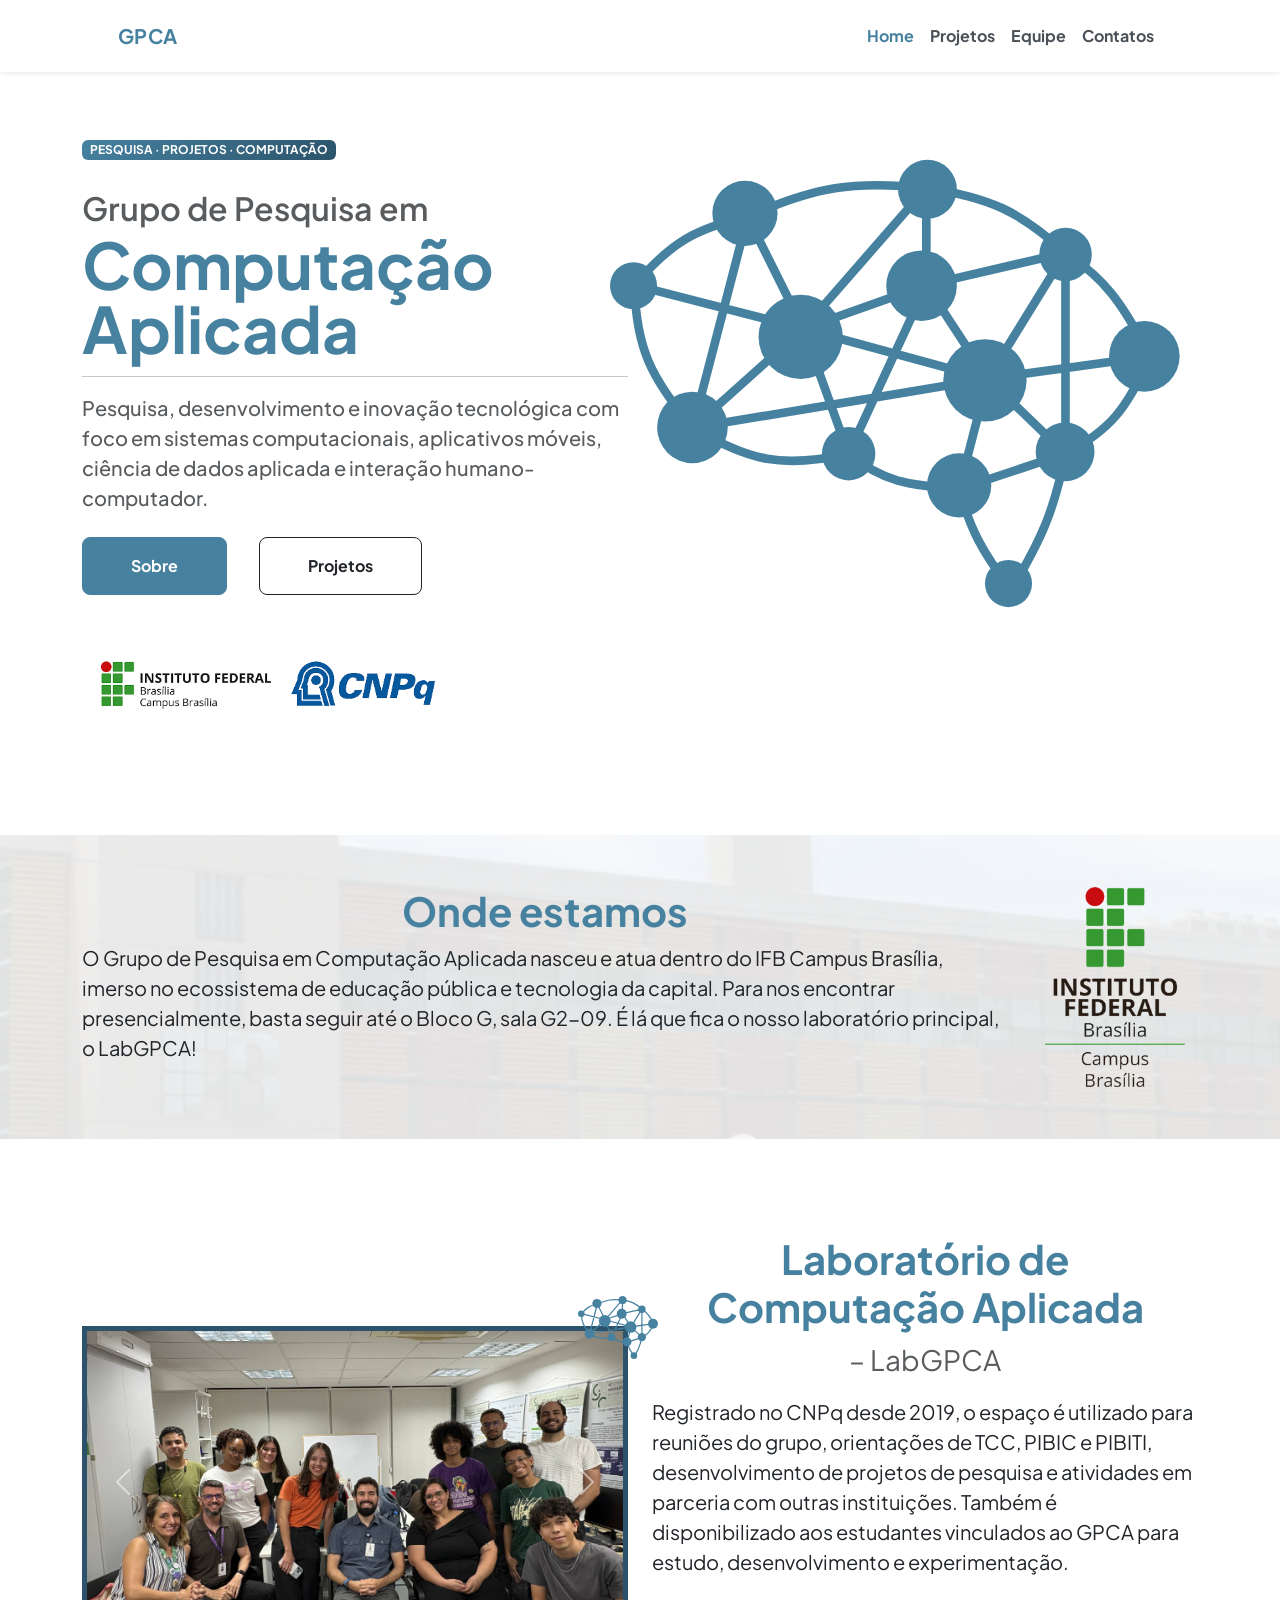
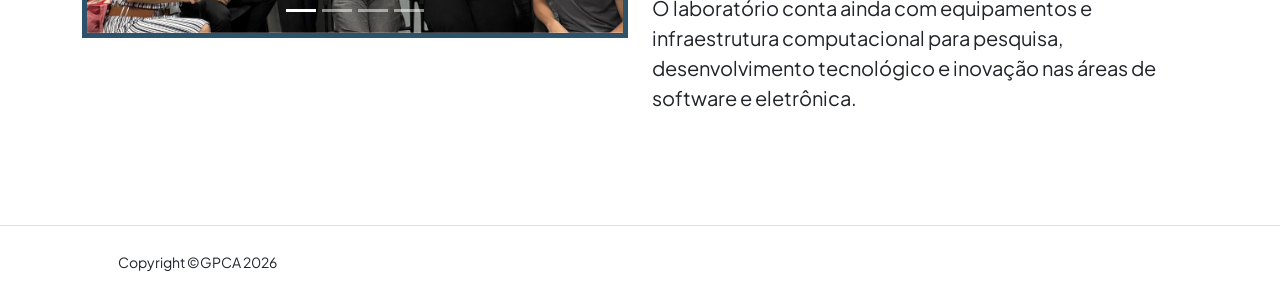
==== index.html @ 28c13be8 "responsividade header" ====
<!DOCTYPE html>
<html lang="pt-br">
<head>
    <meta charset="utf-8" />
    <meta name="viewport" content="width=device-width, initial-scale=1, shrink-to-fit=no" />
    <meta name="description" content="Grupo de Pesquisa em Computação Aplicada" />
    <meta name="author" content="GPCA" />
    <title>GPCA - Grupo de Pesquisa em Computação Aplicada</title>
    <link rel="icon" type="image/x-icon" href="assets/logos/gpca.ico" />
    <link rel="preconnect" href="https://fonts.googleapis.com" />
    <link rel="preconnect" href="https://fonts.gstatic.com" crossorigin />
    <link href="https://fonts.googleapis.com/css2?family=Plus+Jakarta+Sans:wght@100;200;300;400;500;600;700;800;900&amp;display=swap" rel="stylesheet" />
    <link href="https://cdn.jsdelivr.net/npm/bootstrap@5.3.8/dist/css/bootstrap.min.css" rel="stylesheet" integrity="sha384-sRIl4kxILFvY47J16cr9ZwB07vP4J8+LH7qKQnuqkuIAvNWLzeN8tE5YBujZqJLB" crossorigin="anonymous">
    <link rel="stylesheet" href="css/styles.css">
    
</head>
<body class=" d-flex flex-column h-100 site-page">
    <nav class="navbar navbar-expand-lg navbar-light bg-white fixed-top py-3 shadow-sm site-navbar">
        <div class="container px-4 px-lg-5">
            <a class="navbar-brand" href="index.html"><span class="fw-bolder text-primary">GPCA</span></a>
            <button class="navbar-toggler" type="button" data-bs-toggle="collapse" data-bs-target="#navbarSupportedContent" aria-controls="navbarSupportedContent" aria-expanded="false" aria-label="Alternar navegação">
                <span class="navbar-toggler-icon"></span>
            </button>
            <div class="collapse navbar-collapse" id="navbarSupportedContent">
                <ul class="navbar-nav ms-auto mb-2 mb-lg-0 fw-bolder">
                    <li class="nav-item"><a class="nav-link active" aria-current="page" href="index.html">Home</a></li>
                    <li class="nav-item"><a class="nav-link" href="projects.html">Projetos</a></li>
                    <li class="nav-item"><a class="nav-link" href="equipe.html">Equipe</a></li>
                    <li class="nav-item"><a class="nav-link" href="contact.html">Contatos</a></li>
                </ul>
            </div>
        </div>
    </nav>
    <main class="flex-shrink-1">
        
<header  class="pt-5 pb-lg-5 ">
    <div id="bgheader">
        
    </div>
    <div class="container-lg">
        <div class="row  flex-lg-row">
            <div class="col-12 col-lg-6">
                <div class="text-center text-lg-start mb-5">
                    <div class="badge bg-gradient-primary-to-secondary text-white mb-4">
                        <div class="text-uppercase">
                            Pesquisa &middot; Projetos &middot; Computação
                        </div>
                    </div>
                    <div class="fs-2 fw-semibold text-muted">
                        Grupo de Pesquisa em
                    </div>
                    <h1 class="display-3 lh-1 fw-bolder">
                        <span class="titulo-gpca-gradiente">
                            Computação Aplicada
                        </span>
                    </h1>
                    <hr class="mb-3">
                    <p class=" fs-5 fw-medium text-muted mb-4 mx-5 mx-lg-0">
                        Pesquisa, desenvolvimento e inovação tecnológica com foco em sistemas computacionais,
                        aplicativos móveis, ciência de dados aplicada e interação humano-computador.
                    </p>
                    <div class="d-grid gap-3 d-sm-flex justify-content-sm-center justify-content-xxl-start justify-content-lg-start">
                        <a class="btn btn-primary btn-lg px-5 py-3 me-sm-3 fs-6 fw-bolder" href="#sobre">Sobre</a>
                        <a class="btn btn-outline-dark btn-lg px-5 py-3 fs-6 fw-bolder" href="projects.html">Projetos</a>
                    </div>
                    <div id="parceiros" class="mt-5">
                        <img class="tamanhoparceiros" src="assets/logos/parceiros.png" alt="logos horizontais do IFB e CNPq, dispostas, nesta ordem, uma ao lado da outra, numa distância de aproximadamente 15 pixels, posicionadas no canto inferior esquerdo à logo do grupo.">
                    </div>
                </div>
            </div>
            <div class="col-herogpca col-12 col-lg-6 d-flex position-relative">
                <img id="heroGPCA" src="assets/logos/gpcaSVG.svg" class="w-100 position-absolute caixa-enxuta" alt="logo do grupo à direita dos textos iniciais do cabeçalho">
                 
            </div>
        </div>
    </div>
</header>

<section class="bg-fachada bg-80 py-5 mt-lg-3">

    
    <div class="container py-1">
        <div class="row">
            <!--coluna da esquerda-->
            <div class="col-lg-10 d-block">
                <h2 class="text-primary fs-1 fw-bolder text-center">
                    Onde estamos
                </h2>
                <p class="fs-5 fw-regular text-lg-start"  >
                    O Grupo de Pesquisa em Computação Aplicada nasceu e atua dentro do IFB Campus Brasília, imerso no ecossistema de educação pública e tecnologia da capital.
                    Para nos encontrar presencialmente, basta seguir até o Bloco G, sala G2-09. É lá que fica o nosso laboratório principal, o LabGPCA!
                </p>
            </div>

            <!--coluna da direita-->

            <div class="col-lg-2 d-flex justify-content-center  ">
                <div class="">
                    <img class="logoifb" src="assets/logos/ifb-vrt.trans.png" alt="logo vertical do ifb">
                </div>
            </div>
        </div>
    </div>
</section>

<section id="sobre" class="bg-white py-5 my-5">
    <div class="container">
        <div class="row ">
            <!--coluna da esquerda-->
            <div class="position-relative col-lg-6 d-flex justify-content-lg-start align-items-center">
                <div id="carouselHome" class="carousel-tamanho carousel slide" data-bs-ride="carousel">
                    <div class="carousel-indicators">
                        <button type="button" data-bs-target="#carouselExampleIndicators" data-bs-slide-to="0" class="active" aria-current="true" aria-label="Slide 1"></button>
                        <button type="button" data-bs-target="#carouselExampleIndicators" data-bs-slide-to="1" aria-label="Slide 2"></button>
                        <button type="button" data-bs-target="#carouselExampleIndicators" data-bs-slide-to="2" aria-label="Slide 3"></button>
                        <button type="button" data-bs-target="#carouselExampleIndicators" data-bs-slide-to="3" aria-label="Slide 4"></button>
                    </div>
                    <div class="border-div carousel-inner">
                        <div class="carousel-item active">
                        <img src="assets/img/lab/integrantes1.jpg" class="d-block w-100" alt="foto dos integrantes do Grupo de Pesquisa em Computação Aplicada, um ao lado do outro">
                        </div>
                        <div class="carousel-item">
                        <img src="assets/img/lab/integrantes2.jpg" class="d-block w-100" alt="foto com um pouco mais de visão do laboratório, com alguns dos integramtes do Grupo de Pesquisa em Computação Aplicada">
                        </div>
                        <div class="carousel-item">
                        <img src="assets/img/lab/lab1.jpg" class="d-block w-100" alt="...">
                        </div>
                        <div class="carousel-item">
                        <img src="assets/img/lab/lab2.jpg" class="d-block w-100" alt="...">
                        </div>
                    </div>
                    <button class="carousel-control-prev" type="button" data-bs-target="#carouselHome" data-bs-slide="prev">
                        <span class="carousel-control-prev-icon" aria-hidden="true"></span>
                        <span class="visually-hidden">Previous</span>
                    </button>
                    <button class="carousel-control-next" type="button" data-bs-target="#carouselHome" data-bs-slide="next">
                        <span class="carousel-control-next-icon" aria-hidden="true"></span>
                        <span class="visually-hidden">Next</span>
                    </button>
                    <div class="pos-div-logo-carousel d-inline position-absolute">
                        <img src="assets/logos/gpcaSVG.svg" class="logo-carousel" alt="logo do grupo à direita dos textos iniciais do cabeçalho">
                    </div>
                </div>
                
            </div>

            <!--coluna da direita-->
            
            <div class="col-lg-6">
                <h2 class="text-primary fs-1 fw-bolder text-center">
                    Laboratório de Computação Aplicada
                </h2>
                <p class="text-center fs-3 text-muted">– LabGPCA</p>
            
                <p class="fs-5 fw-regular text-lg-start">
                    Registrado no CNPq desde 2019, o espaço é utilizado para reuniões do grupo, orientações de TCC, PIBIC e PIBITI, desenvolvimento de projetos de pesquisa e atividades em parceria com outras instituições. Também é disponibilizado aos estudantes vinculados ao GPCA para estudo, desenvolvimento e experimentação.
                </p>
                <p class="fs-5 fw-regular text-lg-start">
                    O laboratório conta ainda com equipamentos e infraestrutura computacional para pesquisa, desenvolvimento tecnológico e inovação nas áreas de software e eletrônica.
                </p>
            </div>
        </div>
    </div>
</section>

    </main>
    <footer class="bg-white py-4 mt-auto border-top">
        <div class="container px-4 px-lg-5">
            <div class="row align-items-center gy-2">
                <div class="col-auto">
                    <span class="small m-0">Copyright &copy;GPCA 2026</span>
                </div>
            </div>
        </div>
    </footer>
    <script src="https://cdn.jsdelivr.net/npm/bootstrap@5.3.8/dist/js/bootstrap.bundle.min.js" integrity="sha384-FKyoEForCGlyvwx9Hj09JcYn3nv7wiPVlz7YYwJrWVcXK/BmnVDxM+D2scQbITxI" crossorigin="anonymous"></script>
</body>
</html>
---- css/styles.css ----
:root {
    --bs-blue: #4682A0;
    --bs-primary: #4682A0;
    --bs-primary-rgb: 70, 130, 160;

    --bs-secondary: #4682A0;
    --bs-secondary-rgb: 70, 130, 160;

    --bs-gradient: linear-gradient(180deg, rgba(70, 130, 160, 0.8), rgba(70, 130, 160, 0));
    --bs-font-sans-serif: "Plus Jakarta Sans";
    --bs-body-font-family: var(--bs-font-sans-serif);
    --bs-body-font-size: 1rem;
    --bs-body-font-weight: 400;
    --bs-body-line-height: 1.5;
    --bs-body-color: #212529;
    --bs-body-bg: #fff;
    --bs-border-width: 1px;
    --bs-border-style: solid;
    --bs-border-color: #dee2e6;
    --bs-border-color-translucent: rgba(0, 0, 0, 0.175);
}

html {
  scroll-behavior: smooth;
}

*,
*::before,
*::after {
  box-sizing: border-box;
}

/* sobrescrita de configuracoes padroes do bootstrap */

body {
  margin: 0;
  font-family: var(--bs-body-font-family);
  font-size: var(--bs-body-font-size);
  font-weight: var(--bs-body-font-weight);
  line-height: var(--bs-body-line-height);
  color: var(--bs-body-color);
  text-align: var(--bs-body-text-align);
  background-color: var(--bs-body-bg);
  -webkit-text-size-adjust: 100%;
  -webkit-tap-highlight-color: rgba(0, 0, 0, 0);
}

body {
    padding-top: 5.5rem;
}

.btn-primary {
    --bs-btn-bg: #4682A0;
    --bs-btn-border-color: #4682A0;
    --bs-btn-hover-bg: #3c6e88;
    --bs-btn-hover-border-color: #38647b;
    --bs-btn-focus-shadow-rgb: 70, 130, 160;
    --bs-btn-active-bg: #38647b;
    --bs-btn-active-border-color: #345a70;
    --bs-btn-disabled-bg: #4682A0;
    --bs-btn-disabled-border-color: #4682A0;
}

.bg-gradient-primary-to-secondary {
    background: #4682A0;
    background: linear-gradient(135deg, #4682A0 0%, #2C536B 100%);
}

.text-gradient {
    background-image: linear-gradient(180deg, #4682A0 0%, #2C536B 100%);
    -webkit-background-clip: text;
    background-clip: text;
    -webkit-text-fill-color: transparent;
    color: transparent;
}

.meu-texto-gradiente-projetos {
    background-image: linear-gradient(180deg, #4682A0, #D6E3EA);
    -webkit-background-clip: text;
    background-clip: text;
    -webkit-text-fill-color: transparent;
    color: transparent;
}

.site-navbar {
    transition: box-shadow 0.2s ease;
    z-index: 1030;
}

.site-navbar .navbar-brand {
    letter-spacing: 0.02em;
}

.site-navbar .nav-link {
    color: var(--bs-gray-700);
}

.site-navbar .nav-link.active,
.site-navbar .nav-link:hover,
.site-navbar .nav-link:focus {
    color: var(--bs-primary);
}
@media (max-width: 991.98px) {
    body.site-page {
        padding-top: 4.75rem;
    }

}

.envelope{
    width: 30px;
}

.carousel-tamanho{
    width: 100%;
    height: fit-content;
}


/*
Classes e media querys criadas por um colaborador.
Acima delas, explicarei o motivo de as ter adicionado.
Caso adicione outras, peço que faça o mesmo: 
informe o motivo acima delas, utilizando comentários
*/

/* classes para debug */

.verde {
    border: 2px solid green;
}

.vermei {
    border: 2px solid rgb(128, 0, 0);
}

.teste{
    height: 1200px;
}

/* cor titulos */

.titulo-gpca-gradiente {
    color: #4682A0;
    -webkit-text-fill-color: #4682A0;
    background-image: none;
    -webkit-background-clip: unset;
    background-clip: unset;
}

.color-white{
    color: white;
}

/* cor fundos */

.bg-blue{
    background-color: var(--bs-blue);
}

/* cor bordas */

.border-div{
    border: 5px solid #2C536B;
}

/* Abaixo, estão as coordenadas da logo parceiros.svg em relação à a coluna da direita. Escolhi valores que a deixasse no canto inferior esquerdo
da logo do gpca. Mais tarde, medias querys serão adicionadas, ajustando as propriedades "bottom" e "left" conforme
a largura da tela e logo diminui: */

#parceiros{
    bottom: 20px;
    left: 30px;
  
}

.tamanhoparceiros{
    height: 80px;
}

/* Tamanho da logo do IFB na sessão 'sobre' em index.html*/

.logoifb{
    height: 200px;
}

/*logo do GPCA da hero section */

#heroGPCA{
    height: 100%;
    /* Bottom 60px, pois esta logo está setada como posicion-relative, e 60px é o suficiente pra dar
    à logo um efeito de estar mais próxima ao nav que o restante dos elementos de sua linha (h1 do site, etc) */
    bottom: 70px;
    left: -30px;
}



.pos{
     bottom: 60px;
}

/* Faz com que a largura de uma div se limite aos elementos dentro dela */

.caixa-enxuta{
    width: fit-content;
}

/* fundo onde estamos */

.bg-fachada {
    position: relative;
    /* O gradiente principal fica no elemento pai */
    background-image: radial-gradient(#F8F9FA, #F8F9FA); 
    z-index: 1;
    overflow: hidden;
}

.bg-fachada::before {
    content: "";
    position: absolute;
    top: 0; left: 0; right: 0; bottom: 0;
    
    background-image: url(../assets/img/gerais/fachada-ifb.jpg);
    background-position: 50% 43%;
    background-size: 3000px; 
    opacity: 0.1;
    z-index: -1; 
    right: 50%;
    left: 50%;
    transform: translateX(-50%);

    width: 100vw;
    
}

/* logo gpca carousel */

.pos-div-logo-carousel{
    right: -30px;
    top: -30px;
}

.logo-carousel{
     width: 80px;
}

/* PROJETOS.HTML */



.tamanho-logo-projetos{
    height: 300px;
}

/* CONTATOS.HTML  */

#contatos{
    height: 100%;
    max-height: 1000px;
}

.card-contato{
    height: 100%;
}

/*
Fim das classes adicionadas
*/

/* responsividade de cada pagina do site */ 

/* index.html:  */
@media (max-width: 992px){

    #bgheader{
        position: absolute;
        top: 0; left: 0; right: 0; bottom: 0;
        
        background-image: url(../assets/logos/gpcaSVG.svg);
        background-position: 50% 43%;
        background-size: 1000px; 
        opacity: 0.08;
        z-index: -1; 
        right: 50%;
        left: 50%;
        transform: translateX(-50%);

        width: 100vw;
    
    }

    #heroGPCA{
    position: static !important;
    display: none;
    }

    .tamanhoparceiros{
        height: 50px;
    }
}
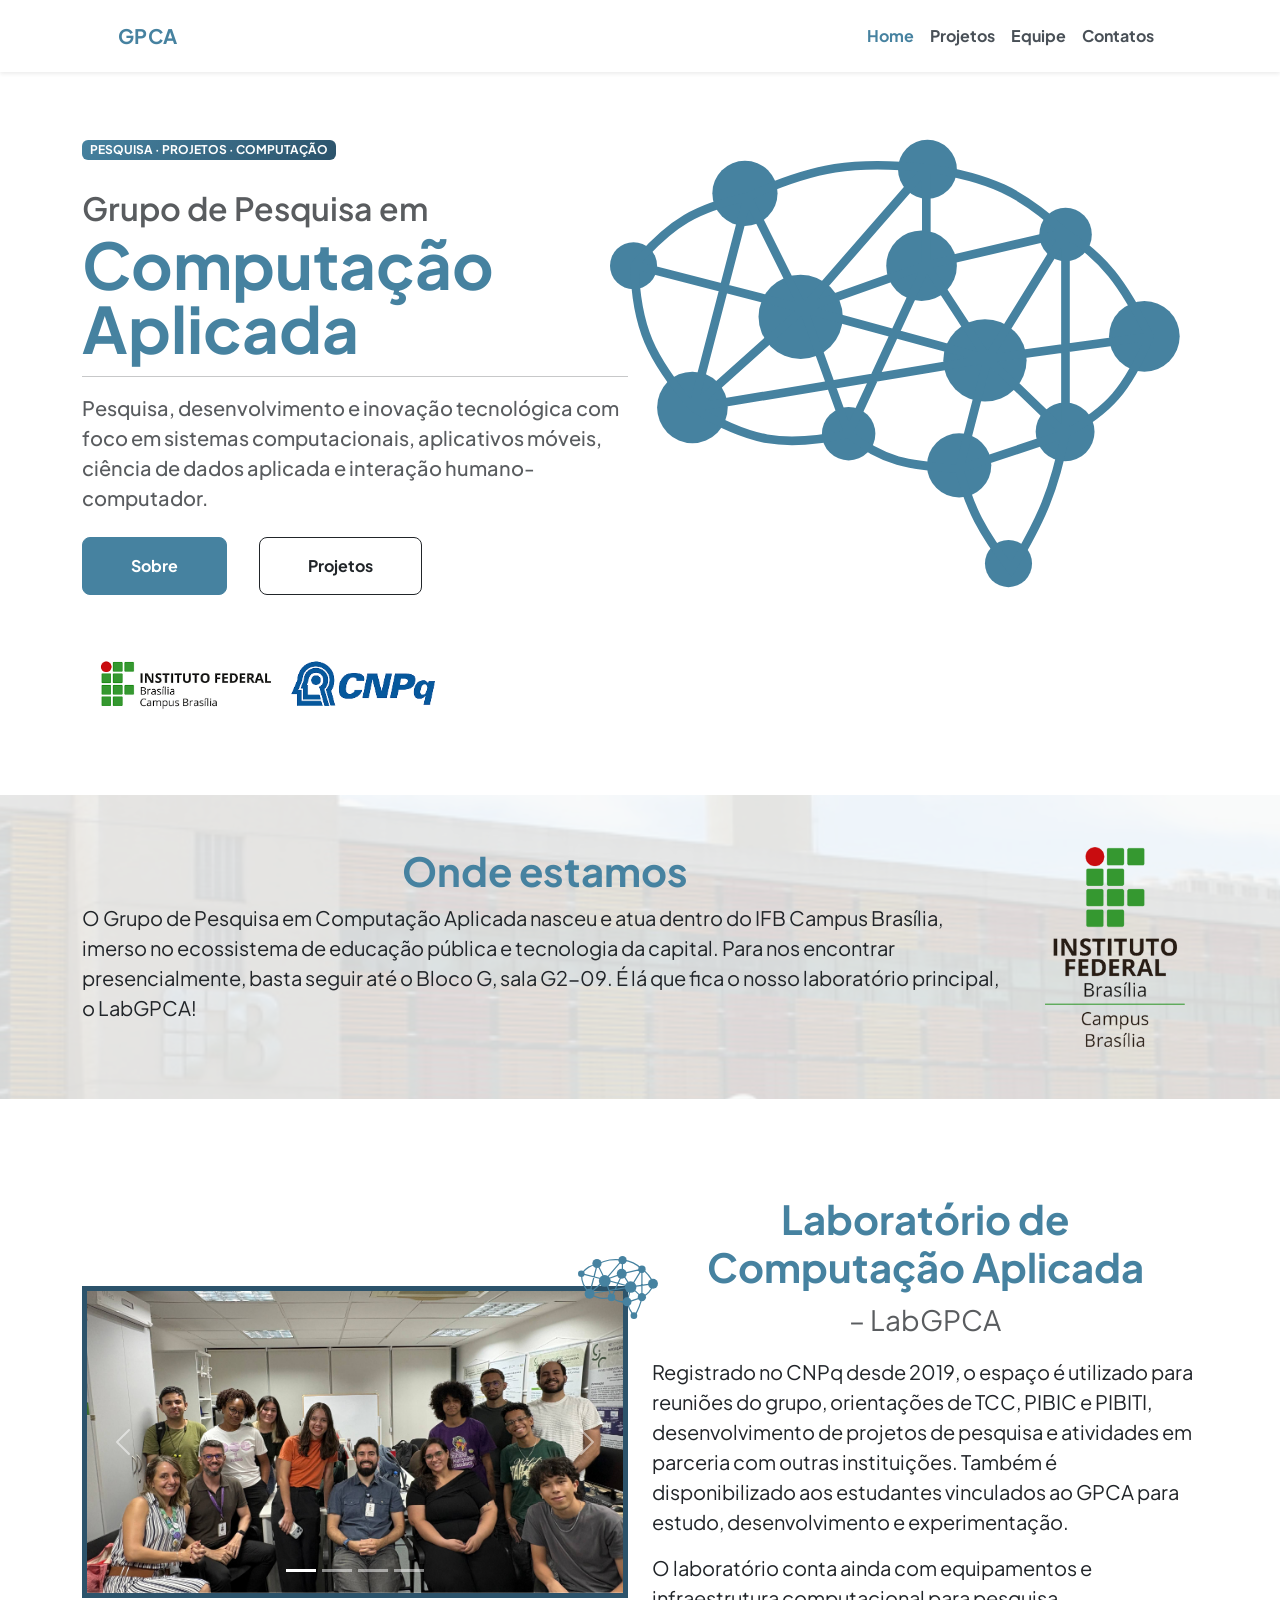
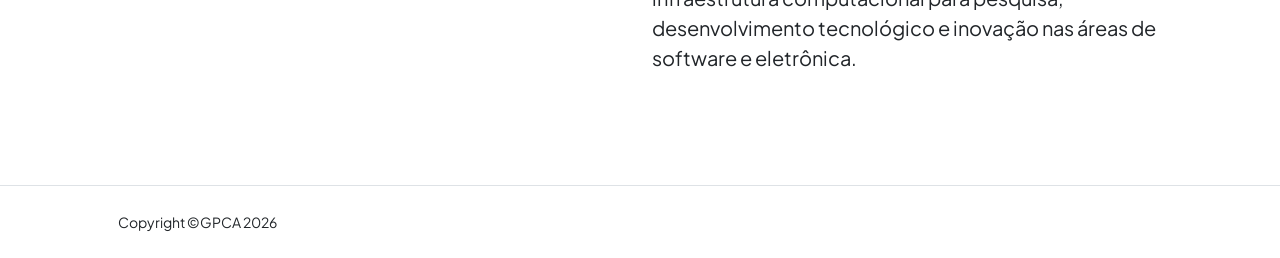
==== commit 44405f68: "ajusta layout e deixa responsivo" ====
--- a/index.html
+++ b/index.html
@@ -34,13 +34,12 @@
     <main class="flex-shrink-1">
         
 <header  class="pt-5 pb-lg-5 ">
-    <div id="bgheader">
-        
-    </div>
+    <div class="" id="bgheader"></div>
+
     <div class="container-lg">
-        <div class="row  flex-lg-row">
-            <div class="col-12 col-lg-6">
-                <div class="text-center text-lg-start mb-5">
+        <div class="row flex-column flex-lg-row">
+            <div class=" col-12 col-lg-6">
+                <div class="text-center text-lg-start mb-2">
                     <div class="badge bg-gradient-primary-to-secondary text-white mb-4">
                         <div class="text-uppercase">
                             Pesquisa &middot; Projetos &middot; Computação
@@ -55,7 +54,7 @@
                         </span>
                     </h1>
                     <hr class="mb-3">
-                    <p class=" fs-5 fw-medium text-muted mb-4 mx-5 mx-lg-0">
+                    <p class=" fs-5 fw-medium text-muted mb-4 mx-0 mx-sm-5 mx-lg-0">
                         Pesquisa, desenvolvimento e inovação tecnológica com foco em sistemas computacionais,
                         aplicativos móveis, ciência de dados aplicada e interação humano-computador.
                     </p>
@@ -76,9 +75,7 @@
     </div>
 </header>
 
-<section class="bg-fachada bg-80 py-5 mt-lg-3">
-
-    
+<section class="bg-fachada bg-80 py-5 py-lg-5 mt-lg-3">
     <div class="container py-1">
         <div class="row">
             <!--coluna da esquerda-->
@@ -86,7 +83,7 @@
                 <h2 class="text-primary fs-1 fw-bolder text-center">
                     Onde estamos
                 </h2>
-                <p class="fs-5 fw-regular text-lg-start"  >
+                <p class="fs-5 fw-regular text-center text-lg-start"  >
                     O Grupo de Pesquisa em Computação Aplicada nasceu e atua dentro do IFB Campus Brasília, imerso no ecossistema de educação pública e tecnologia da capital.
                     Para nos encontrar presencialmente, basta seguir até o Bloco G, sala G2-09. É lá que fica o nosso laboratório principal, o LabGPCA!
                 </p>
@@ -103,8 +100,8 @@
     </div>
 </section>
 
-<section id="sobre" class="bg-white py-5 my-5">
-    <div class="container">
+<section id="sobre" class="overflow-hidden bg-white py-5 my-lg-5">
+    <div class=" container">
         <div class="row ">
             <!--coluna da esquerda-->
             <div class="position-relative col-lg-6 d-flex justify-content-lg-start align-items-center">
@@ -152,10 +149,10 @@
                 </h2>
                 <p class="text-center fs-3 text-muted">– LabGPCA</p>
             
-                <p class="fs-5 fw-regular text-lg-start">
+                <p class="fs-5 fw-regular text-center text-lg-start">
                     Registrado no CNPq desde 2019, o espaço é utilizado para reuniões do grupo, orientações de TCC, PIBIC e PIBITI, desenvolvimento de projetos de pesquisa e atividades em parceria com outras instituições. Também é disponibilizado aos estudantes vinculados ao GPCA para estudo, desenvolvimento e experimentação.
                 </p>
-                <p class="fs-5 fw-regular text-lg-start">
+                <p class="fs-5 fw-regular text-center text-lg-start">
                     O laboratório conta ainda com equipamentos e infraestrutura computacional para pesquisa, desenvolvimento tecnológico e inovação nas áreas de software e eletrônica.
                 </p>
             </div>
--- a/css/styles.css
+++ b/css/styles.css
@@ -108,7 +108,7 @@
 }
 
 .envelope{
-    width: 30px;
+    width: 20px;
 }
 
 .carousel-tamanho{
@@ -214,6 +214,7 @@
     background-image: radial-gradient(#F8F9FA, #F8F9FA); 
     z-index: 1;
     overflow: hidden;
+    
 }
 
 .bg-fachada::before {
@@ -224,14 +225,14 @@
     background-image: url(../assets/img/gerais/fachada-ifb.jpg);
     background-position: 50% 43%;
     background-size: 3000px; 
-    opacity: 0.1;
+    opacity: 0.15;
     z-index: -1; 
     right: 50%;
     left: 50%;
     transform: translateX(-50%);
 
     width: 100vw;
-    
+
 }
 
 /* logo gpca carousel */
@@ -251,6 +252,14 @@
 
 .tamanho-logo-projetos{
     height: 300px;
+}
+
+/* EQUIPE.HTML */
+
+.foto-integrante{
+    width: 110px;
+    height: 110px; 
+    object-fit: cover;
 }
 
 /* CONTATOS.HTML  */
@@ -278,8 +287,9 @@
         top: 0; left: 0; right: 0; bottom: 0;
         
         background-image: url(../assets/logos/gpcaSVG.svg);
-        background-position: 50% 43%;
-        background-size: 1000px; 
+        background-repeat: no-repeat;
+        background-position: calc(-100vw/2) 43%;
+        background-size: calc(1000px + (100vw)); 
         opacity: 0.08;
         z-index: -1; 
         right: 50%;
@@ -287,15 +297,36 @@
         transform: translateX(-50%);
 
         width: 100vw;
+        height: 100%;
     
     }
+    
 
     #heroGPCA{
-    position: static !important;
-    display: none;
+        position: static !important;
+        display: none;
     }
 
     .tamanhoparceiros{
         height: 50px;
     }
+
+    .bg-fachada::before {
+        background-position: 40% 43%;
+        background-size: calc(3000px + (100vw)); 
+    }
+
+    .logoifb{
+        height: 120px;
+    }
+
+    /* projetos.html */
+
+    .order-1-mobile{
+        order: 1;
+    }
+
+    .order-2-mobile{
+        order: 2;
+    }
 }
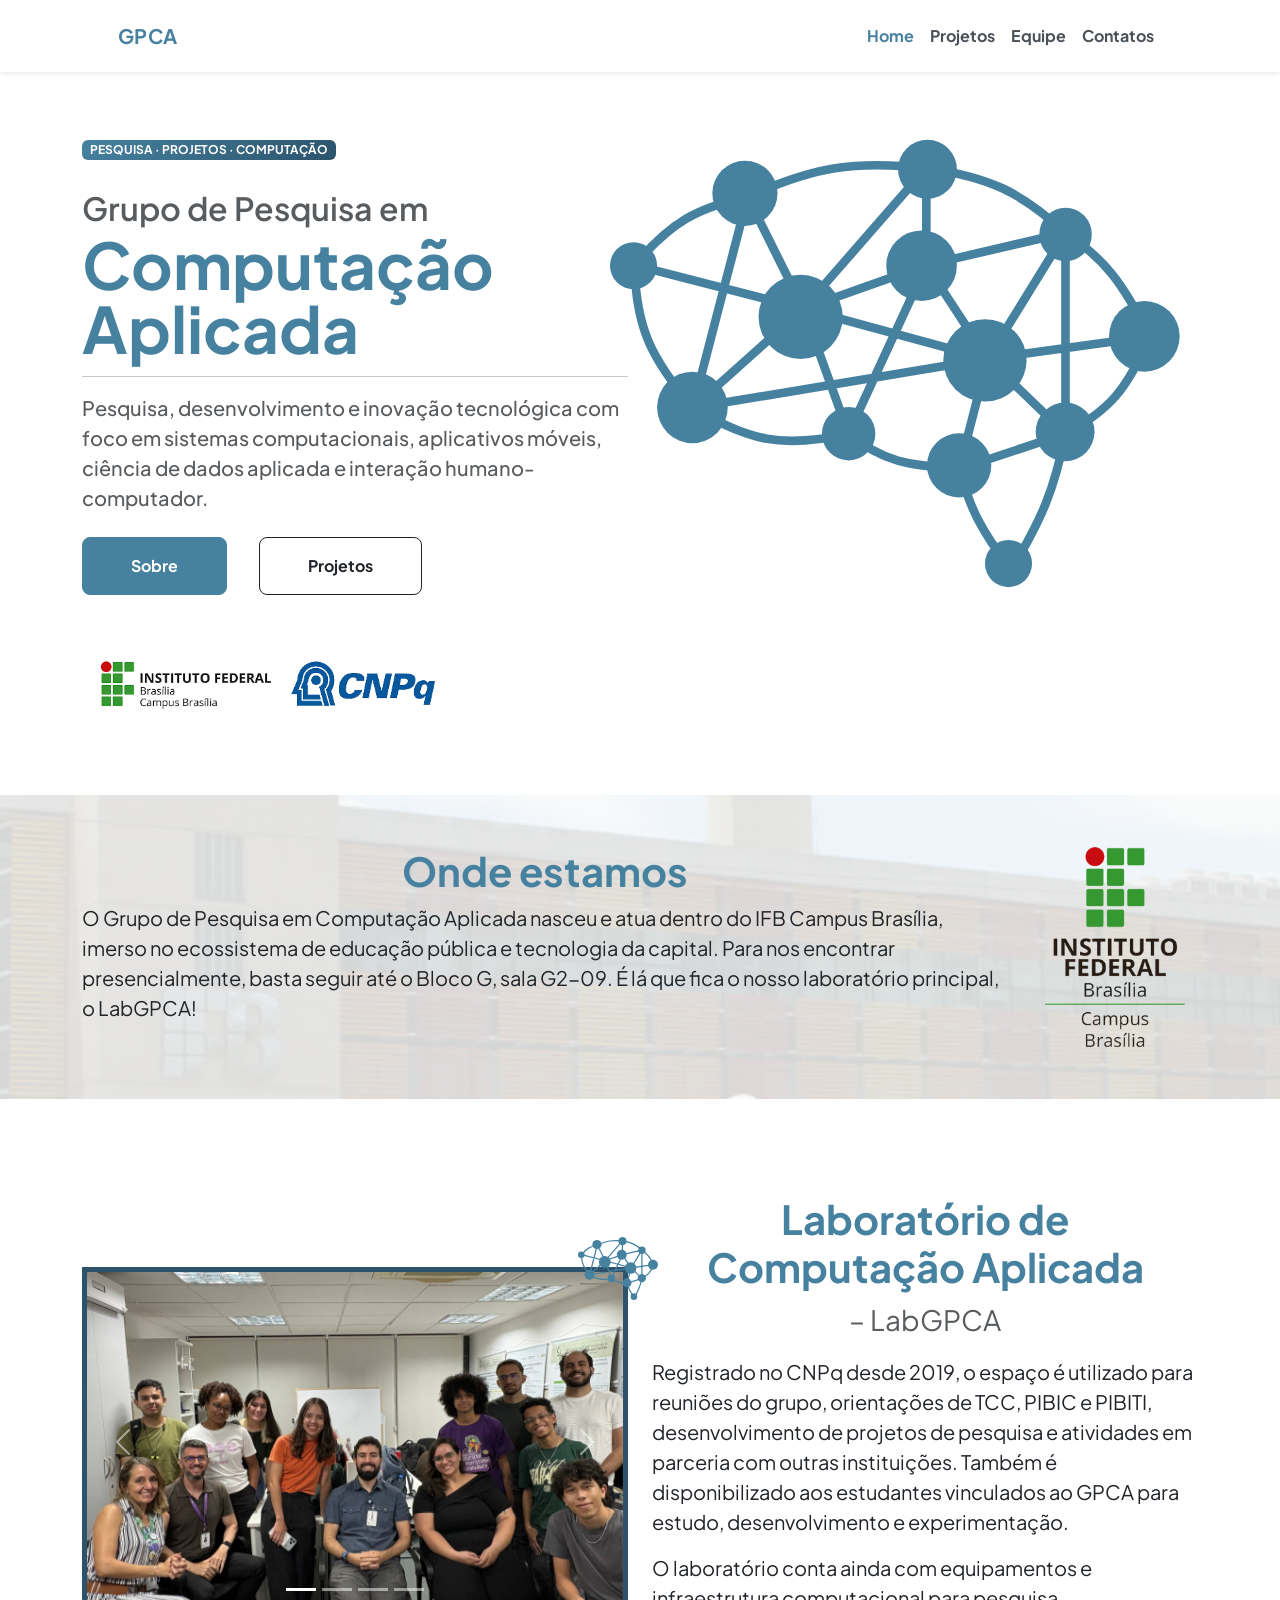
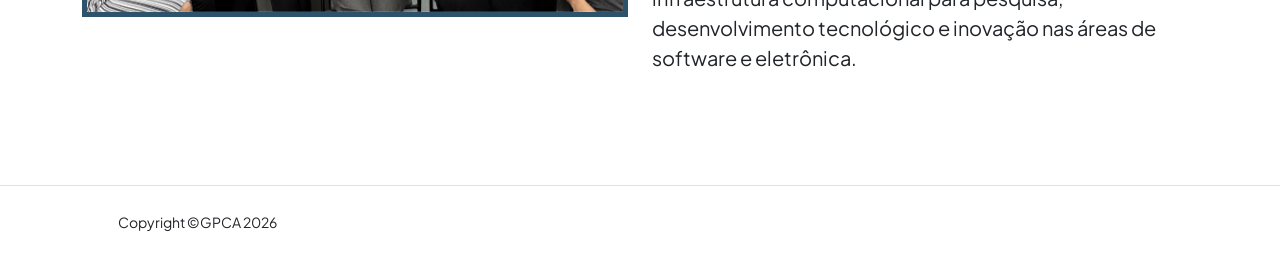
==== commit 4540dccd: "corrige bugs carousel" ====
--- a/index.html
+++ b/index.html
@@ -2,7 +2,7 @@
 <html lang="pt-br">
 <head>
     <meta charset="utf-8" />
-    <meta name="viewport" content="width=device-width, initial-scale=1, shrink-to-fit=no" />
+    <meta name="viewport" content="width=device-width, initial-scale=1.0, shrink-to-fit=no" />
     <meta name="description" content="Grupo de Pesquisa em Computação Aplicada" />
     <meta name="author" content="GPCA" />
     <title>GPCA - Grupo de Pesquisa em Computação Aplicada</title>
@@ -11,7 +11,7 @@
     <link rel="preconnect" href="https://fonts.gstatic.com" crossorigin />
     <link href="https://fonts.googleapis.com/css2?family=Plus+Jakarta+Sans:wght@100;200;300;400;500;600;700;800;900&amp;display=swap" rel="stylesheet" />
     <link href="https://cdn.jsdelivr.net/npm/bootstrap@5.3.8/dist/css/bootstrap.min.css" rel="stylesheet" integrity="sha384-sRIl4kxILFvY47J16cr9ZwB07vP4J8+LH7qKQnuqkuIAvNWLzeN8tE5YBujZqJLB" crossorigin="anonymous">
-    <link rel="stylesheet" href="css/styles.css">
+    <link rel="stylesheet" href="css/styless.css?v=2">
     
 </head>
 <body class=" d-flex flex-column h-100 site-page">
@@ -33,11 +33,11 @@
     </nav>
     <main class="flex-shrink-1">
         
-<header  class="pt-5 pb-lg-5 ">
+<header  class=" position-relative overflow-hidden pt-5 pb-lg-5 ">
     <div class="" id="bgheader"></div>
 
-    <div class="container-lg">
-        <div class="row flex-column flex-lg-row">
+    <div class="container-sm">
+        <div class=" row flex-column flex-lg-row">
             <div class=" col-12 col-lg-6">
                 <div class="text-center text-lg-start mb-2">
                     <div class="badge bg-gradient-primary-to-secondary text-white mb-4">
@@ -76,7 +76,7 @@
 </header>
 
 <section class="bg-fachada bg-80 py-5 py-lg-5 mt-lg-3">
-    <div class="container py-1">
+    <div class="container-sm py-1">
         <div class="row">
             <!--coluna da esquerda-->
             <div class="col-lg-10 d-block">
@@ -101,10 +101,10 @@
 </section>
 
 <section id="sobre" class="overflow-hidden bg-white py-5 my-lg-5">
-    <div class=" container">
+    <div class=" container-sm">
         <div class="row ">
             <!--coluna da esquerda-->
-            <div class="position-relative col-lg-6 d-flex justify-content-lg-start align-items-center">
+            <div class="position-relative col-12 col-xl-6 d-flex justify-content-xl-start justify-content-center align-items-center">
                 <div id="carouselHome" class="carousel-tamanho carousel slide" data-bs-ride="carousel">
                     <div class="carousel-indicators">
                         <button type="button" data-bs-target="#carouselExampleIndicators" data-bs-slide-to="0" class="active" aria-current="true" aria-label="Slide 1"></button>
@@ -116,8 +116,8 @@
                         <div class="carousel-item active">
                         <img src="assets/img/lab/integrantes1.jpg" class="d-block w-100" alt="foto dos integrantes do Grupo de Pesquisa em Computação Aplicada, um ao lado do outro">
                         </div>
-                        <div class="carousel-item">
-                        <img src="assets/img/lab/integrantes2.jpg" class="d-block w-100" alt="foto com um pouco mais de visão do laboratório, com alguns dos integramtes do Grupo de Pesquisa em Computação Aplicada">
+                        <div class="carousel-item imggrande">
+                        <img src="assets/img/lab/integrantes2.jpg" class="obj-pos-top d-block w-100" alt="foto com um pouco mais de visão do laboratório, com alguns dos integramtes do Grupo de Pesquisa em Computação Aplicada">
                         </div>
                         <div class="carousel-item">
                         <img src="assets/img/lab/lab1.jpg" class="d-block w-100" alt="...">
@@ -143,7 +143,7 @@
 
             <!--coluna da direita-->
             
-            <div class="col-lg-6">
+            <div class="col-12 col-xl-6">
                 <h2 class="text-primary fs-1 fw-bolder text-center">
                     Laboratório de Computação Aplicada
                 </h2>
--- a/css/styless.css
+++ b/css/styless.css
@@ -0,0 +1,391 @@
+:root {
+    --bs-blue: #4682A0;
+    --bs-primary: #4682A0;
+    --bs-primary-rgb: 70, 130, 160;
+
+    --bs-secondary: #4682A0;
+    --bs-secondary-rgb: 70, 130, 160;
+
+    --bs-gradient: linear-gradient(180deg, rgba(70, 130, 160, 0.8), rgba(70, 130, 160, 0));
+    --bs-font-sans-serif: "Plus Jakarta Sans";
+    --bs-body-font-family: var(--bs-font-sans-serif);
+    --bs-body-font-size: 1rem;
+    --bs-body-font-weight: 400;
+    --bs-body-line-height: 1.5;
+    --bs-body-color: #212529;
+    --bs-body-bg: #fff;
+    --bs-border-width: 1px;
+    --bs-border-style: solid;
+    --bs-border-color: #dee2e6;
+    --bs-border-color-translucent: rgba(0, 0, 0, 0.175);
+}
+
+html {
+  scroll-behavior: smooth;
+}
+
+*,
+*::before,
+*::after {
+  box-sizing: border-box;
+}
+
+/* sobrescrita de configuracoes padroes do bootstrap */
+
+body {
+  margin: 0;
+  font-family: var(--bs-body-font-family);
+  font-size: var(--bs-body-font-size);
+  font-weight: var(--bs-body-font-weight);
+  line-height: var(--bs-body-line-height);
+  color: var(--bs-body-color);
+  text-align: var(--bs-body-text-align);
+  background-color: var(--bs-body-bg);
+  -webkit-text-size-adjust: 100%;
+  -webkit-tap-highlight-color: rgba(0, 0, 0, 0);
+}
+
+body {
+    padding-top: 5.5rem;
+}
+
+.btn-primary {
+    --bs-btn-bg: #4682A0;
+    --bs-btn-border-color: #4682A0;
+    --bs-btn-hover-bg: #3c6e88;
+    --bs-btn-hover-border-color: #38647b;
+    --bs-btn-focus-shadow-rgb: 70, 130, 160;
+    --bs-btn-active-bg: #38647b;
+    --bs-btn-active-border-color: #345a70;
+    --bs-btn-disabled-bg: #4682A0;
+    --bs-btn-disabled-border-color: #4682A0;
+}
+
+.bg-gradient-primary-to-secondary {
+    background: #4682A0;
+    background: linear-gradient(135deg, #4682A0 0%, #2C536B 100%);
+}
+
+.text-gradient {
+    background-image: linear-gradient(180deg, #4682A0 0%, #2C536B 100%);
+    -webkit-background-clip: text;
+    background-clip: text;
+    -webkit-text-fill-color: transparent;
+    color: transparent;
+}
+
+.meu-texto-gradiente-projetos {
+    background-image: linear-gradient(180deg, #4682A0, #D6E3EA);
+    -webkit-background-clip: text;
+    background-clip: text;
+    -webkit-text-fill-color: transparent;
+    color: transparent;
+}
+
+.site-navbar {
+    transition: box-shadow 0.2s ease;
+    z-index: 1030;
+}
+
+.site-navbar .navbar-brand {
+    letter-spacing: 0.02em;
+}
+
+.site-navbar .nav-link {
+    color: var(--bs-gray-700);
+}
+
+.site-navbar .nav-link.active,
+.site-navbar .nav-link:hover,
+.site-navbar .nav-link:focus {
+    color: var(--bs-primary);
+}
+@media (max-width: 991.98px) {
+    body.site-page {
+        padding-top: 4.75rem;
+    }
+
+}
+
+.envelope{
+    width: 20px;
+}
+
+.carousel-tamanho{
+    width: 100%;
+    
+}
+
+
+/*
+Classes e media querys criadas por um colaborador.
+Acima delas, explicarei o motivo de as ter adicionado.
+Caso adicione outras, peço que faça o mesmo: 
+informe o motivo acima delas, utilizando comentários
+*/
+
+/* classes para debug */
+
+.verde {
+    border: 2px solid green;
+}
+
+.vermei {
+    border: 2px solid rgb(128, 0, 0);
+}
+
+.teste{
+    height: 1200px;
+}
+
+/* cor titulos */
+
+.titulo-gpca-gradiente {
+    color: #4682A0;
+    -webkit-text-fill-color: #4682A0;
+    background-image: none;
+    -webkit-background-clip: unset;
+    background-clip: unset;
+}
+
+.color-white{
+    color: white;
+}
+
+/* cor fundos */
+
+.bg-blue{
+    background-color: var(--bs-blue);
+}
+
+/* cor bordas */
+
+.border-div{
+    border: 5px solid #2C536B;
+}
+
+/* Abaixo, estão as coordenadas da logo parceiros.svg em relação à a coluna da direita. Escolhi valores que a deixasse no canto inferior esquerdo
+da logo do gpca. Mais tarde, medias querys serão adicionadas, ajustando as propriedades "bottom" e "left" conforme
+a largura da tela e logo diminui: */
+
+#parceiros{
+    bottom: 20px;
+    left: 30px;
+  
+}
+
+.tamanhoparceiros{
+    height: 80px;
+}
+
+/* Tamanho da logo do IFB na sessão 'sobre' em index.html*/
+
+.logoifb{
+    height: 200px;
+}
+
+/*logo do GPCA da hero section */
+
+#heroGPCA{
+    height: 100%;
+    /* Bottom 60px, pois esta logo está setada como posicion-relative, e 60px é o suficiente pra dar
+    à logo um efeito de estar mais próxima ao nav que o restante dos elementos de sua linha (h1 do site, etc) */
+    bottom: 70px;
+    left: -30px;
+}
+
+
+
+.pos{
+     bottom: 60px;
+}
+
+/* Faz com que a largura de uma div se limite aos elementos dentro dela */
+
+.caixa-enxuta{
+    width: fit-content;
+}
+
+/* fundo onde estamos */
+
+.bg-fachada {
+    position: relative;
+    /* O gradiente principal fica no elemento pai */
+    background-image: radial-gradient(#F8F9FA, #F8F9FA); 
+    z-index: 1;
+    overflow: hidden;
+    
+}
+
+.bg-fachada::before {
+    content: "";
+    position: absolute;
+    top: 0; left: 0; right: 0; bottom: 0;
+    
+    background-image: url(../assets/img/gerais/fachada-ifb.jpg);
+    background-position: 50% 43%;
+    background-size: 3000px; 
+    opacity: 0.15;
+    z-index: -1; 
+    right: 50%;
+    left: 50%;
+    transform: translateX(-50%);
+
+    width: 100vw;
+
+}
+
+/* logo gpca carousel */
+
+.pos-div-logo-carousel{
+    right: -30px;
+    top: -30px;
+}
+
+.logo-carousel{
+     width: 80px;
+}
+.carousel-item img{
+    height: 400px;
+    object-fit: cover;
+}
+.obj-pos-top{
+    object-position: top;
+}
+
+@media (width < 576px) {
+    .carousel-item img{
+        max-height: 60vw; 
+        object-fit: cover;
+    }
+    .obj-pos-top{ 
+        object-position: 0px 0px;
+    }
+}
+
+@media (576px <= width < 768px) {
+    .carousel-item img{
+        max-height: 320px;
+    }
+    .obj-pos-top{ 
+        object-position: 0px 0px;
+    }
+}
+
+@media (768px <= width < 992px) {
+    .carousel-item img{
+        max-height: 70vw; 
+    }
+    .obj-pos-top{ 
+        object-position: 0px 0px;
+    }
+}
+
+@media (992px <= width < 1200px) {
+    .carousel-tamanho{
+        width: 800px;
+    }
+    .carousel-item img{
+        height: 450px;
+    }
+    .obj-pos-top{
+        object-position: 0px -30px;
+    }
+}
+
+@media screen and (1200px <= width < 1400px) {
+    .carousel-item img{
+        height: 340px;
+    }
+}
+
+
+
+
+
+
+
+/* PROJETOS.HTML */
+
+
+
+.tamanho-logo-projetos{
+    height: 300px;
+}
+
+/* EQUIPE.HTML */
+
+.foto-integrante{
+    width: 110px;
+    height: 110px; 
+    object-fit: cover;
+}
+
+/* CONTATOS.HTML  */
+
+#contatos{
+    height: 100%;
+    max-height: 1000px;
+}
+
+.card-contato{
+    height: 100%;
+}
+
+/*
+Fim das classes adicionadas
+*/
+
+/* responsividade de cada pagina do site */ 
+
+/* index.html:  */
+@media (max-width: 992px){
+
+    #bgheader{
+        position: absolute;
+        top: 0; left: 0; right: 0; bottom: 0;
+        
+        background-image: url(../assets/logos/gpcaSVG.svg);
+        background-repeat: no-repeat;
+        background-position: calc(-100vw/2) 43%;
+        background-size: calc(1000px + (100vw)); 
+        opacity: 0.08;
+        z-index: -1; 
+        right: 50%;
+        left: 50%;
+        transform: translateX(-50%);
+
+        width: 100%;
+        height: 100%;
+    
+    }
+    
+
+    #heroGPCA{
+        position: static !important;
+        display: none;
+    }
+
+    .tamanhoparceiros{
+        height: 50px;
+    }
+
+    .bg-fachada::before {
+        background-position: 40% 43%;
+        background-size: calc(3000px + (100vw)); 
+    }
+
+    .logoifb{
+        height: 120px;
+    }
+
+    /* projetos.html */
+
+    .order-1-mobile{
+        order: 1;
+    }
+
+    .order-2-mobile{
+        order: 2;
+    }
+}
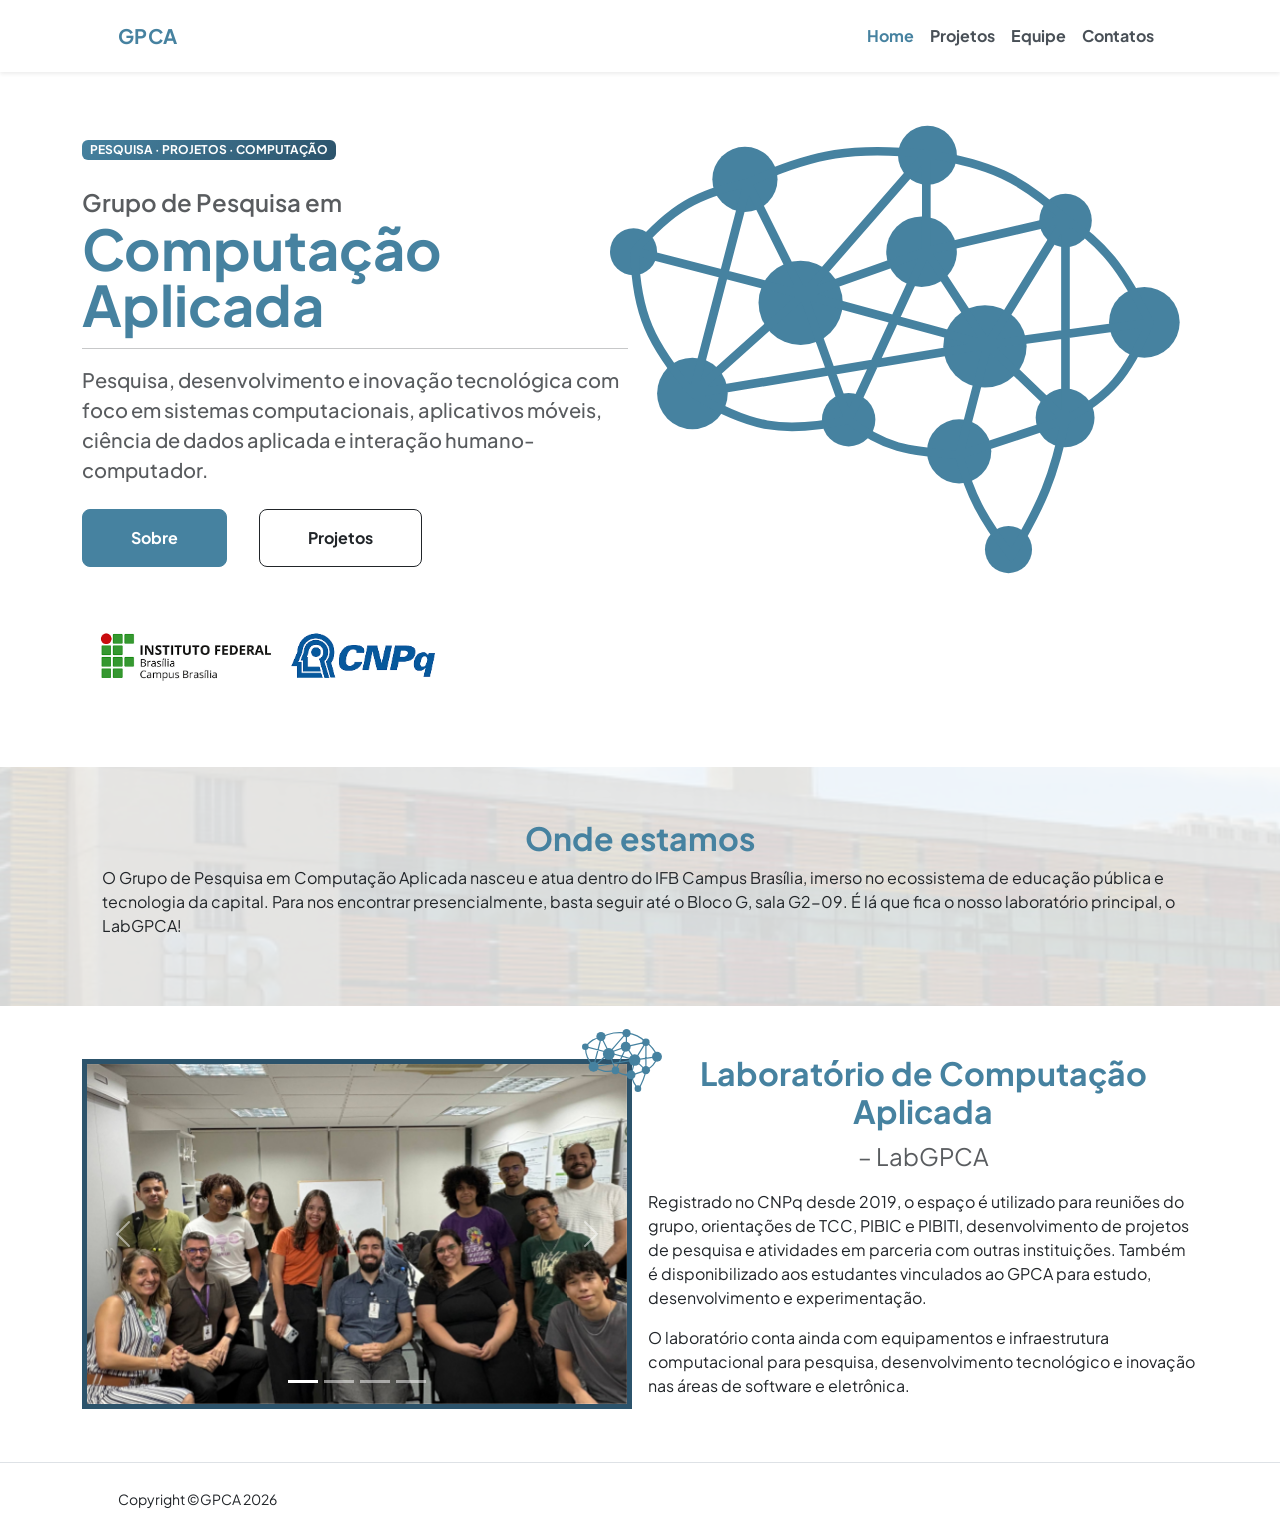
==== commit 24df5117: "fix navbar de equipes.html, diminui fontes e adiciona margens, coloca integrantes dentro de cards, a" ====
--- a/index.html
+++ b/index.html
@@ -33,7 +33,7 @@
     </nav>
     <main class="flex-shrink-1">
         
-<header  class=" position-relative overflow-hidden pt-5 pb-lg-5 ">
+<header  class=" position-relative pt-5 pb-lg-5 ">
     <div class="" id="bgheader"></div>
 
     <div class="container-sm">
@@ -45,16 +45,16 @@
                             Pesquisa &middot; Projetos &middot; Computação
                         </div>
                     </div>
-                    <div class="fs-2 fw-semibold text-muted">
+                    <div class="fs-4 fw-semibold text-muted">
                         Grupo de Pesquisa em
                     </div>
-                    <h1 class="display-3 lh-1 fw-bolder">
+                    <h1 class="display-4 lh-1 fw-bolder">
                         <span class="titulo-gpca-gradiente">
-                            Computação Aplicada
+                            Computação<br>Aplicada
                         </span>
                     </h1>
                     <hr class="mb-3">
-                    <p class=" fs-5 fw-medium text-muted mb-4 mx-0 mx-sm-5 mx-lg-0">
+                    <p class="lead fw-medium text-muted mb-4 mx-0 mx-sm-5 mx-lg-0">
                         Pesquisa, desenvolvimento e inovação tecnológica com foco em sistemas computacionais,
                         aplicativos móveis, ciência de dados aplicada e interação humano-computador.
                     </p>
@@ -77,34 +77,26 @@
 
 <section class="bg-fachada bg-80 py-5 py-lg-5 mt-lg-3">
     <div class="container-sm py-1">
-        <div class="row">
+        <div class="row mx-2 ">
             <!--coluna da esquerda-->
-            <div class="col-lg-10 d-block">
-                <h2 class="text-primary fs-1 fw-bolder text-center">
+            <div class="col-12 d-block">
+                <h2 class="text-primary fs-2 fw-bolder text-center">
                     Onde estamos
                 </h2>
-                <p class="fs-5 fw-regular text-center text-lg-start"  >
+                <p class="fs-6 fw-regular text-center text-lg-start"  >
                     O Grupo de Pesquisa em Computação Aplicada nasceu e atua dentro do IFB Campus Brasília, imerso no ecossistema de educação pública e tecnologia da capital.
                     Para nos encontrar presencialmente, basta seguir até o Bloco G, sala G2-09. É lá que fica o nosso laboratório principal, o LabGPCA!
                 </p>
-            </div>
-
-            <!--coluna da direita-->
-
-            <div class="col-lg-2 d-flex justify-content-center  ">
-                <div class="">
-                    <img class="logoifb" src="assets/logos/ifb-vrt.trans.png" alt="logo vertical do ifb">
-                </div>
             </div>
         </div>
     </div>
 </section>
 
-<section id="sobre" class="overflow-hidden bg-white py-5 my-lg-5">
+<section id="sobre" class="overflow-hidden bg-white py-5">
     <div class=" container-sm">
-        <div class="row ">
+        <div class="row g-3">
             <!--coluna da esquerda-->
-            <div class="position-relative col-12 col-xl-6 d-flex justify-content-xl-start justify-content-center align-items-center">
+            <div class=" position-relative col-12 col-xl-6 d-flex justify-content-center align-items-center">
                 <div id="carouselHome" class="carousel-tamanho carousel slide" data-bs-ride="carousel">
                     <div class="carousel-indicators">
                         <button type="button" data-bs-target="#carouselExampleIndicators" data-bs-slide-to="0" class="active" aria-current="true" aria-label="Slide 1"></button>
@@ -143,18 +135,24 @@
 
             <!--coluna da direita-->
             
-            <div class="col-12 col-xl-6">
-                <h2 class="text-primary fs-1 fw-bolder text-center">
-                    Laboratório de Computação Aplicada
-                </h2>
-                <p class="text-center fs-3 text-muted">– LabGPCA</p>
-            
-                <p class="fs-5 fw-regular text-center text-lg-start">
-                    Registrado no CNPq desde 2019, o espaço é utilizado para reuniões do grupo, orientações de TCC, PIBIC e PIBITI, desenvolvimento de projetos de pesquisa e atividades em parceria com outras instituições. Também é disponibilizado aos estudantes vinculados ao GPCA para estudo, desenvolvimento e experimentação.
-                </p>
-                <p class="fs-5 fw-regular text-center text-lg-start">
-                    O laboratório conta ainda com equipamentos e infraestrutura computacional para pesquisa, desenvolvimento tecnológico e inovação nas áreas de software e eletrônica.
-                </p>
+            <div class="d-flex flex-column justify-content-between  col-12 col-xl-6">
+                <div class="h-100 d-flex flex-column justify-content-center">
+                    <h2 class="text-primary fs-2 fw-bolder text-center">
+                        Laboratório de Computação <br> Aplicada
+                    </h2>
+                    <p class="text-center fs-4 text-muted">– LabGPCA</p>
+                </div>
+                
+                
+                <div class="mx-2 mx-lg-0">
+                    <p class="fs-6 fw-regular text-center text-lg-start">
+                        Registrado no CNPq desde 2019, o espaço é utilizado para reuniões do grupo, orientações de TCC, PIBIC e PIBITI, desenvolvimento de projetos de pesquisa e atividades em parceria com outras instituições. Também é disponibilizado aos estudantes vinculados ao GPCA para estudo, desenvolvimento e experimentação.
+                    </p>
+                    <p class="fs-6 fw-regular text-center text-lg-start">
+                        O laboratório conta ainda com equipamentos e infraestrutura computacional para pesquisa, desenvolvimento tecnológico e inovação nas áreas de software e eletrônica.
+                    </p>
+                </div>
+                
             </div>
         </div>
     </div>
--- a/css/styless.css
+++ b/css/styless.css
@@ -152,11 +152,20 @@
     color: white;
 }
 
+.color-black{
+    color: black;
+}
+
 /* cor fundos */
 
 .bg-blue{
     background-color: var(--bs-blue);
 }
+
+c{
+    background-color: #F5EDF0;
+}
+
 
 /* cor bordas */
 
@@ -261,6 +270,12 @@
     .obj-pos-top{ 
         object-position: 0px 0px;
     }
+
+    .pos-div-logo-carousel{
+        right: -10px;
+        top: -30px;
+        rotate: 10deg;
+    }
 }
 
 @media (576px <= width < 768px) {
@@ -310,7 +325,7 @@
 
 
 .tamanho-logo-projetos{
-    height: 300px;
+    height: 200px;
 }
 
 /* EQUIPE.HTML */
@@ -376,7 +391,7 @@
     }
 
     .logoifb{
-        height: 120px;
+        height: 80px;
     }
 
     /* projetos.html */
